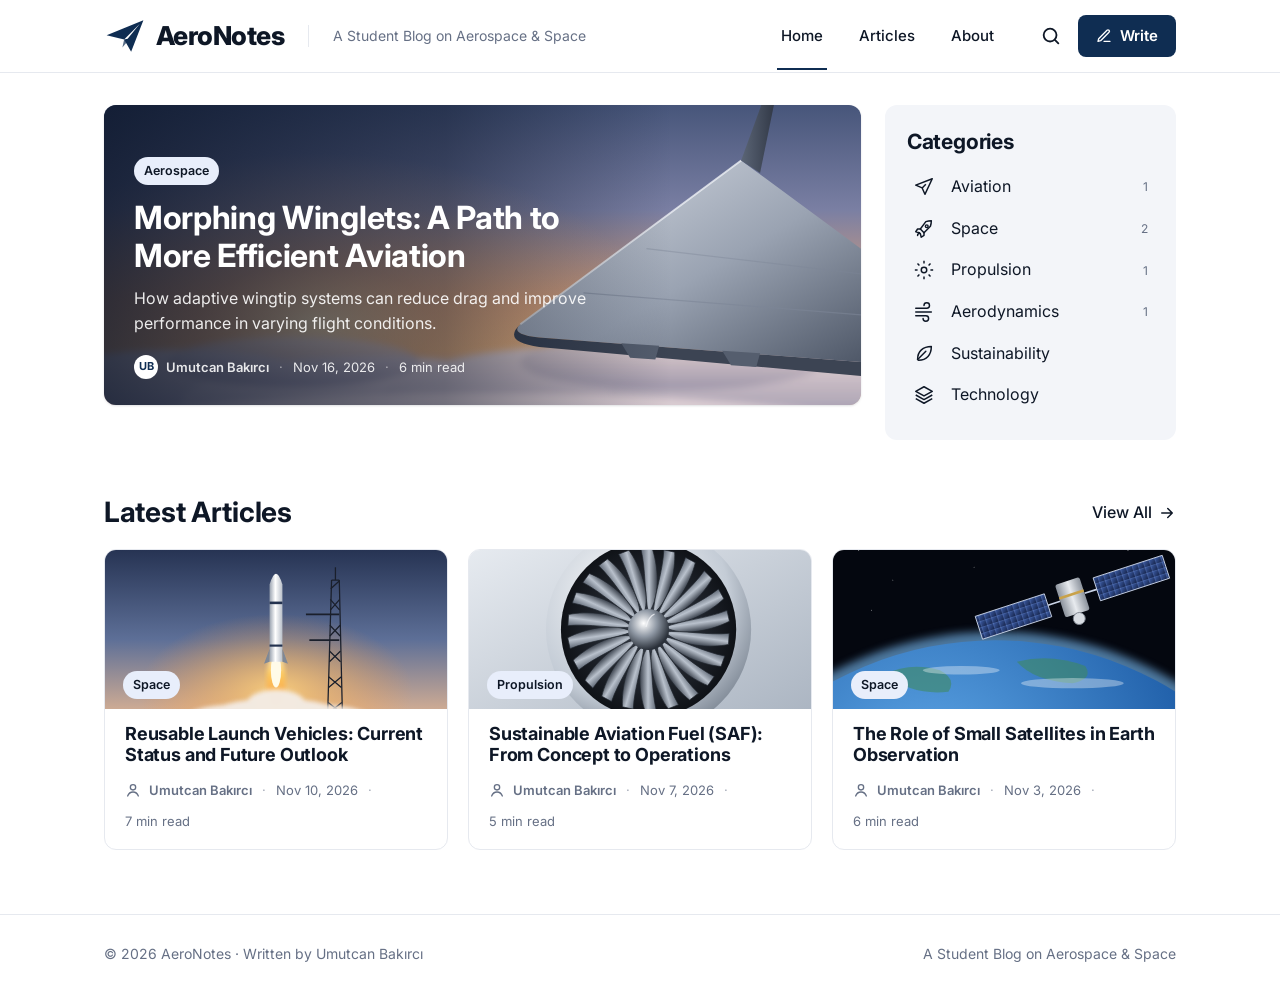
==== index.html @ c38a78da "AeroNotes: aerospace & space blog Co-Authored-By: Claude Opus 5.5 <noreply@anthropic.com>" ====
<!doctype html>
<html lang="en">
<head>
  <meta charset="utf-8">
  <meta name="viewport" content="width=device-width, initial-scale=1">
  <title>AeroNotes · A Student Blog on Aerospace & Space</title>
  <meta name="description" content="AeroNotes — a student blog on aerospace and space by Umutcan Bakırcı.">
  <meta name="author" content="Umutcan Bakırcı">
  <link rel="icon" href="assets/favicon.svg" type="image/svg+xml">
  <link rel="preconnect" href="https://fonts.googleapis.com">
  <link rel="preconnect" href="https://fonts.gstatic.com" crossorigin>
  <link href="https://fonts.googleapis.com/css2?family=Inter:wght@400;500;600;700;800&display=swap" rel="stylesheet">
  <link rel="stylesheet" href="css/style.css">
</head>
<body data-page="home">
<header class="site-header" id="site-header"></header>
<main class="container">
  <section class="hero-grid">
    <div id="hero"></div>
    <aside class="panel">
      <h3>Categories</h3>
      <ul class="cat-list" id="categories"></ul>
    </aside>
  </section>
  <section>
    <div class="section-head">
      <h2>Latest Articles</h2>
      <a class="link-arrow" href="articles.html">View All <svg viewBox="0 0 24 24" fill="none" stroke="currentColor" stroke-width="2" stroke-linecap="round" stroke-linejoin="round"><path d="M5 12h14M13 6l6 6-6 6"/></svg></a>
    </div>
    <div class="cards" id="latest"></div>
  </section>
</main>
<footer class="site-footer" id="site-footer"></footer>
<script src="js/posts.js"></script>
<script src="js/main.js"></script>
</body>
</html>
---- css/style.css ----
:root {
  --navy: #0f2d52;
  --navy-600: #173e6e;
  --ink: #0e1726;
  --text: #2a3445;
  --muted: #667085;
  --line: #e6e9ef;
  --bg: #ffffff;
  --soft: #f3f5f9;
  --chip: #e8eefb;
  --radius: 12px;
  --shadow: 0 1px 2px rgba(16, 24, 40, .06), 0 1px 3px rgba(16, 24, 40, .08);
  --shadow-lg: 0 12px 28px rgba(16, 24, 40, .12);
  --max: 1120px;
}

* { box-sizing: border-box; }
html { scroll-behavior: smooth; }
body {
  margin: 0;
  font-family: "Inter", system-ui, -apple-system, "Segoe UI", Roboto, sans-serif;
  color: var(--text);
  background: var(--bg);
  line-height: 1.6;
  -webkit-font-smoothing: antialiased;
}
img { max-width: 100%; display: block; }
a { color: inherit; text-decoration: none; }
h1, h2, h3, h4 { color: var(--ink); line-height: 1.2; margin: 0; letter-spacing: -0.01em; }
.container { max-width: var(--max); margin: 0 auto; padding: 0 24px; }

/* ---------- Header ---------- */
.site-header {
  position: sticky; top: 0; z-index: 50;
  background: rgba(255,255,255,.92);
  backdrop-filter: saturate(180%) blur(10px);
  border-bottom: 1px solid var(--line);
}
.nav { display: flex; align-items: center; gap: 24px; height: 72px; }
.brand { display: flex; align-items: center; gap: 10px; font-weight: 800; font-size: 26px; color: var(--ink); letter-spacing: -0.02em; }
.brand svg { width: 42px; height: 42px; color: var(--navy); }
.tagline { color: var(--muted); font-size: 14px; padding-left: 24px; border-left: 1px solid var(--line); white-space: nowrap; }
.nav-links { margin-left: auto; display: flex; align-items: center; gap: 8px; }
.nav-links a {
  padding: 8px 14px; font-weight: 500; color: var(--ink); font-size: 15px; position: relative;
}
.nav-links a.active::after {
  content: ""; position: absolute; left: 10px; right: 10px; bottom: -14px; height: 2px; background: var(--navy);
}
.icon-btn {
  background: none; border: 0; padding: 8px; cursor: pointer; color: var(--ink); border-radius: 8px; display: grid; place-items: center;
}
.icon-btn:hover { background: var(--soft); }
.icon-btn svg { width: 22px; height: 22px; }
.btn {
  display: inline-flex; align-items: center; gap: 8px; border: 0; cursor: pointer;
  background: var(--navy); color: #fff; font: inherit; font-weight: 600; font-size: 15px;
  padding: 9px 18px; border-radius: 8px; transition: background .15s;
}
.btn:hover { background: var(--navy-600); }
.btn svg { width: 16px; height: 16px; }
.btn.ghost { background: var(--soft); color: var(--ink); }
.btn.ghost:hover { background: var(--line); }
.menu-toggle { display: none; }

/* ---------- Hero ---------- */
.hero-grid { display: grid; grid-template-columns: 2.6fr 1fr; gap: 24px; margin: 32px 0 56px; }
.hero {
  position: relative; border-radius: var(--radius); overflow: hidden; min-height: 300px;
  display: flex; align-items: flex-end; color: #fff; box-shadow: var(--shadow);
}
.hero img { position: absolute; inset: 0; width: 100%; height: 100%; object-fit: cover; transition: transform .6s; }
.hero:hover img { transform: scale(1.03); }
.hero::before {
  content: ""; position: absolute; inset: 0; z-index: 1;
  background: linear-gradient(90deg, rgba(8,18,38,.82) 0%, rgba(8,18,38,.5) 45%, rgba(8,18,38,0) 75%);
}
.hero-body { position: relative; z-index: 2; padding: 32px 30px 26px; max-width: 520px; }
.hero h1 { color: #fff; font-size: clamp(26px, 3.2vw, 32px); font-weight: 700; margin: 14px 0 10px; }
.hero p { margin: 0 0 18px; color: rgba(255,255,255,.9); font-size: 16px; }
.hero .meta { color: rgba(255,255,255,.88); }
.hero .avatar { background: #fff; color: var(--navy); }

.chip {
  display: inline-block; background: var(--chip); color: var(--ink); font-size: 12.5px; font-weight: 600;
  padding: 4px 10px; border-radius: 999px;
}
.meta { display: flex; align-items: center; flex-wrap: wrap; gap: 10px; font-size: 13px; color: var(--muted); }
.meta .author { font-weight: 600; color: inherit; display: flex; align-items: center; gap: 8px; }
.meta .dot { opacity: .6; }
.avatar { width: 24px; height: 24px; border-radius: 50%; display: grid; place-items: center; font-size: 11px; font-weight: 700; background: var(--soft); color: var(--navy); }

/* ---------- Categories ---------- */
.panel { background: var(--soft); border-radius: var(--radius); padding: 24px 22px; }
.panel h3 { font-size: 21px; margin-bottom: 12px; }
.cat-list { list-style: none; padding: 0; margin: 0; }
.cat-list a {
  display: flex; align-items: center; gap: 16px; padding: 8px 6px; border-radius: 8px; font-size: 16px; color: var(--ink);
}
.cat-list a:hover { background: #e6eaf2; }
.cat-list svg { width: 22px; height: 22px; flex: none; }
.cat-list .count { margin-left: auto; font-size: 12px; color: var(--muted); }

/* ---------- Sections ---------- */
.section-head { display: flex; align-items: center; justify-content: space-between; margin-bottom: 20px; gap: 16px; }
.section-head h2 { font-size: 28px; font-weight: 700; }
.link-arrow { display: inline-flex; align-items: center; gap: 6px; font-weight: 500; color: var(--ink); }
.link-arrow svg { width: 18px; height: 18px; transition: transform .2s; }
.link-arrow:hover svg { transform: translateX(3px); }

/* ---------- Cards ---------- */
.cards { display: grid; grid-template-columns: repeat(3, 1fr); gap: 20px; margin-bottom: 64px; }
.card {
  border: 1px solid var(--line); border-radius: var(--radius); overflow: hidden; background: #fff;
  display: flex; flex-direction: column; transition: box-shadow .2s, transform .2s;
}
.card:hover { box-shadow: var(--shadow-lg); transform: translateY(-2px); }
.card-media { position: relative; aspect-ratio: 16 / 7.4; overflow: hidden; }
.card-media img { width: 100%; height: 100%; object-fit: cover; }
.card-media .chip { position: absolute; left: 18px; bottom: 10px; }
.card-body { padding: 14px 20px 18px; display: flex; flex-direction: column; gap: 14px; flex: 1; }
.card h3 { font-size: 18px; font-weight: 700; }
.card .excerpt { margin: -6px 0 0; font-size: 14px; color: var(--muted); }
.card .meta { margin-top: auto; }

/* ---------- Articles page ---------- */
.page-head { padding: 48px 0 24px; }
.page-head h1 { font-size: 40px; font-weight: 800; }
.page-head p { color: var(--muted); margin: 8px 0 0; font-size: 17px; }
.filters { display: flex; flex-wrap: wrap; gap: 8px; margin-bottom: 28px; }
.filter {
  border: 1px solid var(--line); background: #fff; border-radius: 999px; padding: 6px 14px; font: inherit; font-size: 14px; cursor: pointer; color: var(--ink);
}
.filter.active { background: var(--navy); color: #fff; border-color: var(--navy); }
.empty { padding: 48px; text-align: center; color: var(--muted); border: 1px dashed var(--line); border-radius: var(--radius); grid-column: 1 / -1; }

/* ---------- Post ---------- */
.post-hero { position: relative; height: 380px; overflow: hidden; }
.post-hero img { width: 100%; height: 100%; object-fit: cover; }
.post-hero::after { content: ""; position: absolute; inset: 0; background: linear-gradient(0deg, rgba(8,18,38,.55), rgba(8,18,38,0) 60%); }
.post-head { max-width: 760px; margin: -110px auto 0; position: relative; z-index: 2; background: #fff; border-radius: var(--radius); padding: 32px 36px 24px; box-shadow: var(--shadow-lg); }
.post-head h1 { font-size: clamp(28px, 4vw, 40px); font-weight: 800; margin: 14px 0 12px; }
.post-head .lead { font-size: 18px; color: var(--muted); margin: 0 0 18px; }
.prose { max-width: 760px; margin: 0 auto; padding: 32px 36px 72px; font-size: 17.5px; line-height: 1.8; color: #1f2937; }
.prose h2 { font-size: 26px; margin: 40px 0 12px; }
.prose h3 { font-size: 20px; margin: 28px 0 10px; }
.prose p { margin: 0 0 20px; }
.prose ul, .prose ol { padding-left: 22px; margin: 0 0 20px; }
.prose li { margin-bottom: 6px; }
.prose a { color: var(--navy-600); text-decoration: underline; text-underline-offset: 3px; }
.prose blockquote { margin: 24px 0; padding: 4px 20px; border-left: 3px solid var(--navy); color: var(--muted); font-style: italic; }
.prose code { background: var(--soft); padding: 2px 6px; border-radius: 4px; font-size: .9em; }
.prose img { border-radius: var(--radius); margin: 24px 0; }
.post-nav { max-width: 760px; margin: 0 auto 64px; padding: 0 36px; display: flex; justify-content: space-between; gap: 16px; }

/* ---------- About ---------- */
.about { display: grid; grid-template-columns: 280px 1fr; gap: 48px; padding: 56px 0 80px; align-items: start; }
.about-card { background: var(--soft); border-radius: var(--radius); padding: 28px; text-align: center; }
.about-avatar { width: 120px; height: 120px; border-radius: 50%; margin: 0 auto 16px; background: var(--navy); color: #fff; display: grid; place-items: center; font-size: 40px; font-weight: 800; }
.about-card h2 { font-size: 22px; }
.about-card p { color: var(--muted); margin: 6px 0 0; font-size: 14px; }
.about-links { display: flex; justify-content: center; gap: 8px; margin-top: 16px; }
.about .prose { padding: 0; margin: 0; }
.stats { display: grid; grid-template-columns: repeat(3, 1fr); gap: 12px; margin: 28px 0; }
.stat { border: 1px solid var(--line); border-radius: var(--radius); padding: 16px; }
.stat b { display: block; font-size: 26px; color: var(--navy); }
.stat span { font-size: 13px; color: var(--muted); }

/* ---------- Write ---------- */
.write { display: grid; grid-template-columns: 1fr 1fr; gap: 28px; padding-bottom: 72px; }
.field { display: flex; flex-direction: column; gap: 6px; margin-bottom: 16px; }
.field label { font-weight: 600; font-size: 14px; color: var(--ink); }
.field input, .field select, .field textarea {
  font: inherit; font-size: 15px; padding: 10px 12px; border: 1px solid var(--line); border-radius: 8px; background: #fff; color: var(--ink);
}
.field textarea { min-height: 300px; resize: vertical; font-family: ui-monospace, Consolas, monospace; font-size: 14px; }
.field input:focus, .field select:focus, .field textarea:focus { outline: 2px solid #c7d5ef; border-color: var(--navy-600); }
.row { display: grid; grid-template-columns: 1fr 1fr; gap: 12px; }
.preview { border: 1px solid var(--line); border-radius: var(--radius); overflow: hidden; }
.preview .prose { padding: 24px; font-size: 16px; }
.preview-title { padding: 24px 24px 0; }
.preview-title h1 { font-size: 28px; margin: 10px 0; }
.output { margin-top: 16px; }
.output pre { background: #0e1726; color: #d6e2f5; padding: 16px; border-radius: 8px; overflow: auto; max-height: 260px; font-size: 12.5px; }
.hint { font-size: 13px; color: var(--muted); }

/* ---------- Search ---------- */
.search-overlay { position: fixed; inset: 0; background: rgba(14,23,38,.45); display: none; z-index: 100; padding: 10vh 16px; }
.search-overlay.open { display: block; }
.search-box { max-width: 620px; margin: 0 auto; background: #fff; border-radius: var(--radius); box-shadow: var(--shadow-lg); overflow: hidden; }
.search-box input { width: 100%; border: 0; padding: 18px 20px; font: inherit; font-size: 18px; outline: none; border-bottom: 1px solid var(--line); }
.search-results { max-height: 50vh; overflow: auto; }
.search-results a { display: block; padding: 12px 20px; border-bottom: 1px solid var(--line); }
.search-results a:hover, .search-results a:focus { background: var(--soft); outline: none; }
.search-results b { display: block; color: var(--ink); }
.search-results span { font-size: 13px; color: var(--muted); }
.search-results .none { padding: 16px 20px; color: var(--muted); }

/* ---------- Footer ---------- */
.site-footer { border-top: 1px solid var(--line); padding: 28px 0; color: var(--muted); font-size: 14px; }
.site-footer .container { display: flex; justify-content: space-between; flex-wrap: wrap; gap: 12px; }

/* ---------- Responsive ---------- */
@media (max-width: 960px) {
  .tagline { display: none; }
  .hero-grid { grid-template-columns: 1fr; }
  .cards { grid-template-columns: repeat(2, 1fr); }
  .write { grid-template-columns: 1fr; }
}
@media (max-width: 720px) {
  .container { padding: 0 16px; }
  .nav { height: 64px; gap: 8px; }
  .brand { font-size: 22px; }
  .brand svg { width: 34px; height: 34px; }
  .menu-toggle { display: grid; }
  .nav-links {
    display: none; position: absolute; top: 64px; left: 0; right: 0; background: #fff; flex-direction: column; align-items: stretch;
    padding: 8px 16px 16px; border-bottom: 1px solid var(--line); gap: 2px;
  }
  .nav-links.open { display: flex; }
  .nav-links a.active::after { display: none; }
  .nav-links a.active { background: var(--soft); border-radius: 8px; }
  .nav-tools { margin-left: auto; display: flex; gap: 4px; align-items: center; }
  .btn .label { display: none; }
  .btn { padding: 9px 12px; }
  .cards { grid-template-columns: 1fr; }
  .hero { min-height: 380px; }
  .hero-body { padding: 24px 20px; }
  .post-head { margin: -60px 16px 0; padding: 24px 20px; }
  .prose { padding: 24px 16px 56px; font-size: 17px; }
  .post-nav { padding: 0 16px; }
  .about { grid-template-columns: 1fr; gap: 28px; }
  .row { grid-template-columns: 1fr; }
  .page-head h1 { font-size: 32px; }
}
@media (min-width: 721px) { .nav-tools { display: flex; gap: 8px; align-items: center; } }
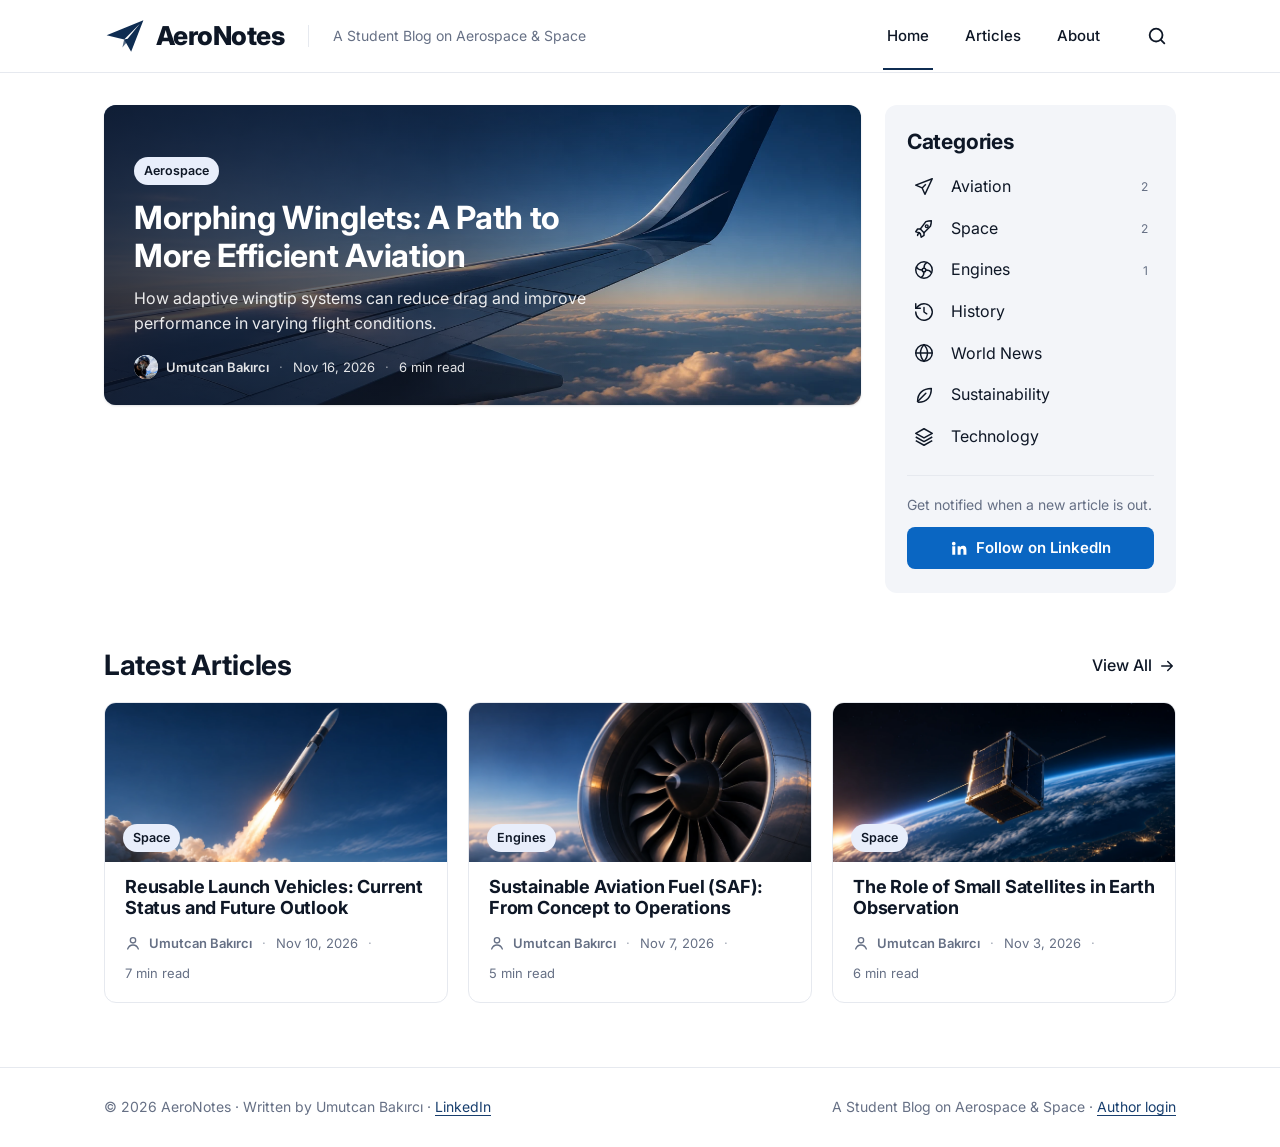
==== commit 8c3cffe7: "Add Follow on LinkedIn button (sidebar, article end, footer) Co-Authored-By: Claude Opus 5.5 <norepl" ====
--- a/index.html
+++ b/index.html
@@ -20,6 +20,7 @@
     <aside class="panel">
       <h3>Categories</h3>
       <ul class="cat-list" id="categories"></ul>
+      <div id="follow"></div>
     </aside>
   </section>
   <section>
--- a/css/style.css
+++ b/css/style.css
@@ -234,3 +234,137 @@
   .page-head h1 { font-size: 32px; }
 }
 @media (min-width: 721px) { .nav-tools { display: flex; gap: 8px; align-items: center; } }
+
+/* ---------- Author login / publish ---------- */
+.login-card { max-width: 440px; margin: 64px auto 96px; padding: 32px; border: 1px solid var(--line); border-radius: var(--radius); box-shadow: var(--shadow); }
+.login-card h1 { font-size: 28px; margin-bottom: 6px; }
+.login-card details { margin-top: 16px; }
+.login-card ol { padding-left: 20px; line-height: 1.7; }
+.login-card a, .hint a, .site-footer a { color: var(--navy-600); text-decoration: underline; text-underline-offset: 3px; }
+.hint.error { color: #b42318; }
+.hint.ok { color: #067647; }
+.publish-bar { display: flex; align-items: center; gap: 14px; flex-wrap: wrap; margin: 4px 0 8px; }
+.publish-bar .btn { padding: 11px 28px; }
+.btn:disabled { opacity: .6; cursor: wait; }
+details summary { cursor: pointer; }
+.field input[type=file] { padding: 8px; }
+.btn.wide { width: 100%; justify-content: center; }
+.login-card details ol { margin: 8px 0 0; }
+.field details { margin-top: 4px; }
+
+/* ---------- Simple editor ---------- */
+.editor { max-width: 760px; padding-top: 24px; padding-bottom: 80px; }
+.ed-bar { position: sticky; top: 72px; z-index: 5; background: #fff; display: flex; align-items: center; justify-content: space-between; gap: 12px; padding: 12px 0; border-bottom: 1px solid var(--line); }
+.ed-actions { display: flex; gap: 8px; }
+.ed-msg:empty { display: none; }
+.ed-msg { margin: 12px 0 0; padding: 10px 14px; border-radius: 8px; background: var(--soft); }
+.ed-title { width: 100%; border: 0; outline: none; font: inherit; font-size: clamp(30px, 5vw, 42px); font-weight: 800; color: var(--ink); padding: 24px 0 8px; letter-spacing: -0.02em; }
+.ed-title::placeholder { color: #c4cad4; }
+.ed-label { font-size: 13px; font-weight: 600; color: var(--muted); margin: 18px 0 8px; text-transform: uppercase; letter-spacing: .04em; }
+.ed-chips { display: flex; flex-wrap: wrap; gap: 8px; }
+.ed-chips label { cursor: pointer; }
+.ed-chips input, .ed-covers input { position: absolute; opacity: 0; pointer-events: none; }
+.ed-chips span { display: inline-block; padding: 7px 14px; border-radius: 999px; border: 1px solid var(--line); font-size: 14px; color: var(--ink); background: #fff; transition: all .15s; }
+.ed-chips input:checked + span { background: var(--navy); border-color: var(--navy); color: #fff; }
+.ed-chips input:focus-visible + span, .ed-covers input:focus-visible + .thumb { outline: 2px solid #8fb0e6; outline-offset: 2px; }
+.ed-covers { display: grid; grid-template-columns: repeat(6, 1fr); gap: 10px; }
+.ed-covers label { cursor: pointer; position: relative; }
+.ed-covers .thumb { display: block; aspect-ratio: 4 / 3; border-radius: 10px; overflow: hidden; border: 2px solid transparent; background: var(--soft); }
+.ed-covers .thumb img { width: 100%; height: 100%; object-fit: cover; }
+.ed-covers input:checked + .thumb { border-color: var(--navy); box-shadow: 0 0 0 2px #c7d5ef; }
+.ed-covers .upload { display: grid; place-items: center; text-align: center; font-size: 12px; color: var(--muted); border: 2px dashed var(--line); }
+.ed-covers .upload b { display: block; font-size: 22px; color: var(--ink); font-weight: 400; }
+.ed-toolbar { display: flex; flex-wrap: wrap; gap: 4px; margin: 26px 0 0; padding: 6px; border: 1px solid var(--line); border-bottom: 0; border-radius: 10px 10px 0 0; background: var(--soft); }
+.ed-toolbar button { border: 0; background: none; font: inherit; font-size: 14px; padding: 6px 10px; border-radius: 6px; cursor: pointer; color: var(--ink); }
+.ed-toolbar button:hover { background: #e2e7f0; }
+.ed-body { display: block; width: 100%; min-height: 420px; resize: vertical; border: 1px solid var(--line); border-radius: 0 0 10px 10px; padding: 18px; font: inherit; font-size: 17px; line-height: 1.75; color: var(--ink); outline: none; }
+.ed-body:focus { border-color: var(--navy-600); }
+.ed-more { margin-top: 20px; }
+.ed-more summary { color: var(--muted); font-size: 14px; margin-bottom: 12px; }
+#previewPane .prose { padding: 8px 0 0; }
+#previewPane .pv-cover { border-radius: var(--radius); overflow: hidden; aspect-ratio: 16 / 7; margin: 24px 0; }
+#previewPane .pv-cover img { width: 100%; height: 100%; object-fit: cover; }
+#previewPane h1 { font-size: clamp(28px, 4vw, 40px); margin: 12px 0; }
+@media (max-width: 720px) {
+  .ed-bar { top: 64px; }
+  .ed-bar #saveState { display: none; }
+  .ed-actions { width: 100%; }
+  .ed-actions .btn { flex: 1; justify-content: center; }
+  .ed-covers { grid-template-columns: repeat(3, 1fr); }
+}
+
+/* ---------- Comments ---------- */
+.comments { max-width: 760px; margin: 0 auto 80px; padding: 32px 36px 0; border-top: 1px solid var(--line); }
+.comments h2 { font-size: 24px; margin-bottom: 16px; }
+.comments h2 .count { color: var(--muted); font-weight: 500; font-size: 18px; }
+.c-list { display: flex; flex-direction: column; gap: 12px; margin-bottom: 28px; }
+.c-item { border: 1px solid var(--line); border-radius: var(--radius); padding: 14px 16px; background: #fff; }
+.c-item p { margin: 8px 0 0; white-space: normal; overflow-wrap: anywhere; }
+.c-head { display: flex; align-items: center; gap: 10px; flex-wrap: wrap; }
+.c-head b { color: var(--ink); }
+.c-form { background: var(--soft); border-radius: var(--radius); padding: 22px; }
+.c-form h3 { font-size: 18px; margin-bottom: 14px; }
+.c-form textarea { min-height: 120px; font-family: inherit; font-size: 16px; }
+.hp { position: absolute; left: -9999px; width: 1px; height: 1px; opacity: 0; }
+.c-item.pending { border-color: #f5c56b; background: #fffaf0; }
+.c-actions { display: flex; gap: 8px; margin-top: 12px; flex-wrap: wrap; }
+.c-actions .btn { padding: 7px 14px; font-size: 14px; }
+.btn.danger { background: #fff; color: #b42318; border: 1px solid #f3c5c0; }
+.btn.danger:hover { background: #fef3f2; }
+.c-post { font-size: 13px; color: var(--muted); }
+.c-post a { color: var(--navy-600); text-decoration: underline; }
+.badge { display: inline-block; min-width: 20px; padding: 0 6px; border-radius: 999px; background: #d92d20; color: #fff; font-size: 12px; text-align: center; }
+@media (max-width: 720px) { .comments { padding: 28px 16px 0; } }
+.m-post { display: grid; grid-template-columns: 120px 1fr; gap: 16px; align-items: start; }
+.m-post img { width: 120px; aspect-ratio: 4 / 3; object-fit: cover; border-radius: 8px; }
+@media (max-width: 520px) { .m-post { grid-template-columns: 80px 1fr; } .m-post img { width: 80px; } }
+
+/* ---------- Media in posts ---------- */
+.prose figure { margin: 28px 0; }
+.prose figure img { margin: 0; width: 100%; }
+.prose figcaption { text-align: center; font-size: 14px; color: var(--muted); margin-top: 8px; }
+.video { position: relative; aspect-ratio: 16 / 9; margin: 28px 0; border-radius: var(--radius); overflow: hidden; background: #000; }
+.video iframe { position: absolute; inset: 0; width: 100%; height: 100%; border: 0; }
+.video-file { width: 100%; margin: 28px 0; border-radius: var(--radius); background: #000; }
+.tb-sep { width: 1px; background: var(--line); margin: 4px 6px; }
+.ed-pop { position: relative; margin-top: 8px; padding: 16px; border: 1px solid var(--line); border-radius: 10px; background: #fff; box-shadow: var(--shadow-lg); display: flex; flex-direction: column; gap: 10px; }
+.ed-pop[hidden] { display: none; }
+.row-inline { display: flex; gap: 8px; }
+.row-inline input { flex: 1; font: inherit; padding: 9px 12px; border: 1px solid var(--line); border-radius: 8px; min-width: 0; }
+.ed-pop-x { position: absolute; top: 8px; right: 8px; border: 0; background: none; cursor: pointer; font-size: 16px; color: var(--muted); }
+.ed-fonts span { font-size: 15px; }
+
+/* ---------- Share ---------- */
+.share { max-width: 760px; margin: -40px auto 40px; padding: 0 36px; display: flex; align-items: center; gap: 8px; flex-wrap: wrap; }
+.share b { margin-right: 4px; color: var(--ink); font-size: 15px; }
+.share a, .share button { display: inline-flex; align-items: center; gap: 6px; border: 1px solid var(--line); background: #fff; color: var(--ink); font: inherit; font-size: 14px; padding: 7px 12px; border-radius: 999px; cursor: pointer; }
+.share a:hover, .share button:hover { background: var(--soft); }
+.share svg { width: 16px; height: 16px; }
+.share .copied { background: #ecfdf3; border-color: #abefc6; color: #067647; }
+@media (max-width: 720px) { .share { padding: 0 16px; margin-top: -28px; } }
+
+/* ---------- Visual editor ---------- */
+#editor.ed-body { min-height: 420px; max-width: none; margin: 0; padding: 18px 20px; overflow-wrap: anywhere; cursor: text; }
+#editor:empty::before { content: attr(data-placeholder); color: #b5bcc8; pointer-events: none; }
+#editor:focus { outline: none; border-color: var(--navy-600); }
+#editor .media-block { margin: 20px 0; position: relative; user-select: none; }
+#editor .media-block::after { content: ""; position: absolute; inset: 0; border-radius: var(--radius); }
+#editor .media-block:hover::after { outline: 2px solid #c7d5ef; }
+#editor .media-block figure, #editor .media-block .video, #editor .media-block video { margin: 0; }
+#editor p { margin: 0 0 14px; }
+.ed-toolbar button.on { background: #dbe4f3; color: var(--navy); }
+.prose u { text-underline-offset: 3px; }
+img.avatar.photo { object-fit: cover; object-position: 40% 25%; padding: 0; }
+img.about-avatar.photo { object-fit: cover; object-position: 40% 25%; display: block; }
+.hero img.avatar.photo { position: static; inset: auto; width: 24px; height: 24px; transform: none; }
+.tb-select { font: inherit; font-size: 14px; border: 1px solid var(--line); background: #fff; border-radius: 6px; padding: 5px 6px; color: var(--ink); cursor: pointer; }
+.tb-font { max-width: 170px; }
+.tb-size { width: 72px; text-align: center; }
+
+/* Follow on LinkedIn */
+.follow-box { margin-top: 18px; padding-top: 18px; border-top: 1px solid var(--line); }
+.follow-box p { color: var(--muted); font-size: 14px; margin: 0 0 10px; }
+.btn-li { background: #0a66c2; width: 100%; justify-content: center; }
+.btn-li:hover { background: #004182; }
+.btn-li svg { width: 18px; height: 18px; }
+.share + .follow-box { max-width: 420px; }
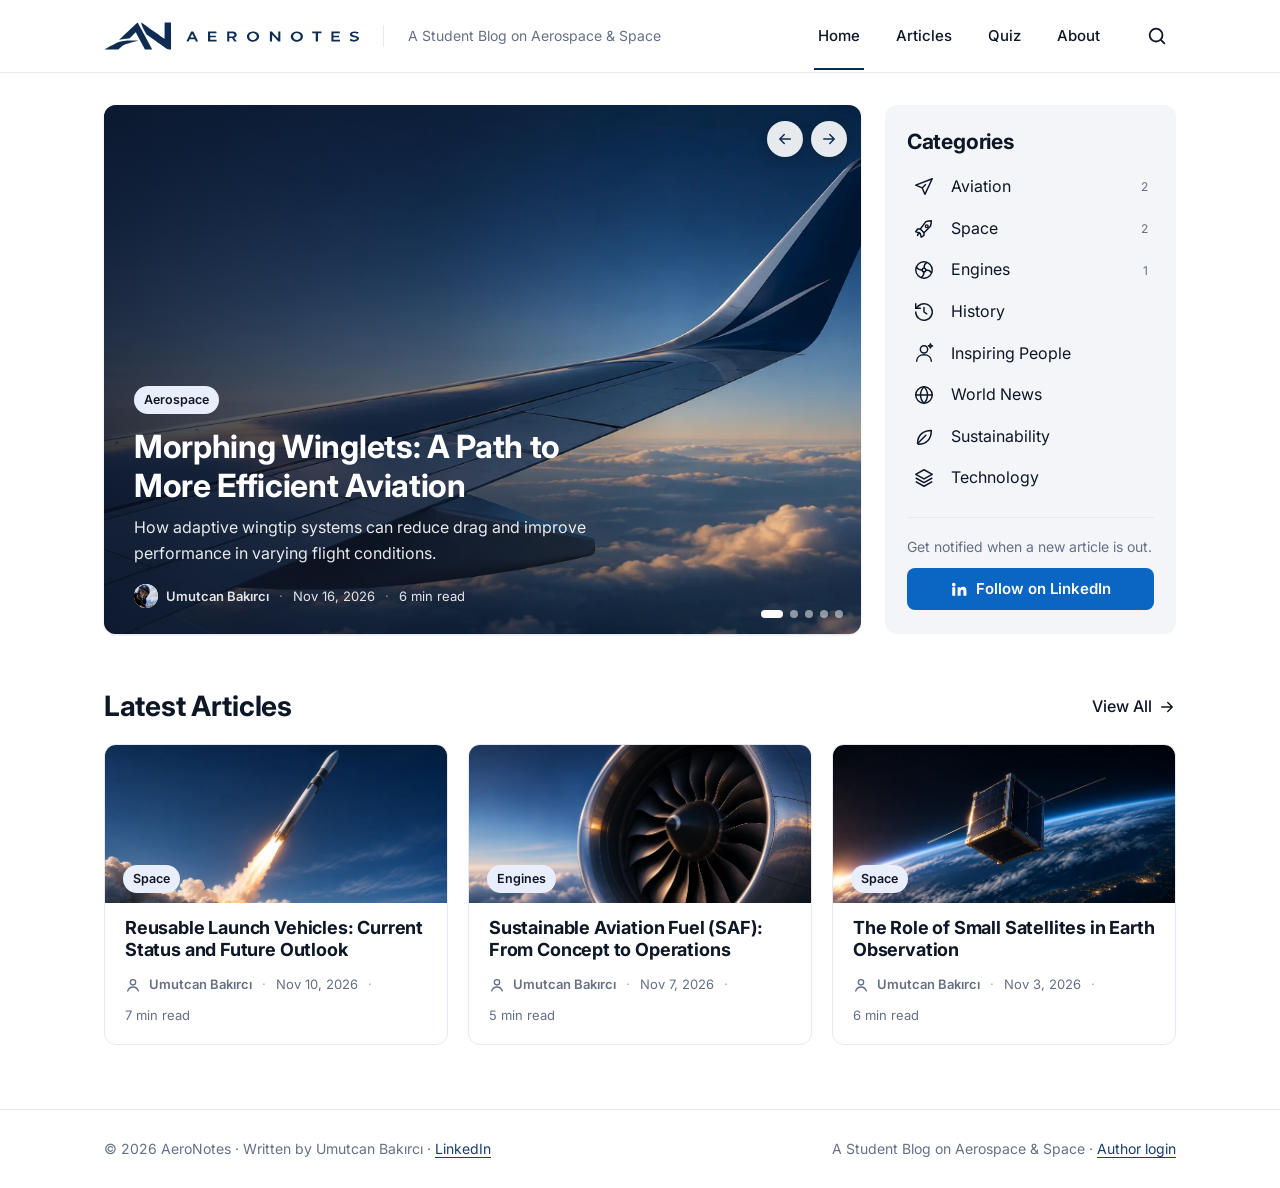
==== commit 31265a20: "Swipeable featured slider and Coming Up publishing calendar - Home hero is now a swipe/arrow carouse" ====
--- a/index.html
+++ b/index.html
@@ -23,6 +23,10 @@
       <div id="follow"></div>
     </aside>
   </section>
+  <section id="upcomingWrap" hidden>
+    <div class="section-head"><h2>Coming Up</h2><span class="hint">Planned articles</span></div>
+    <div class="upcoming" id="upcoming"></div>
+  </section>
   <section>
     <div class="section-head">
       <h2>Latest Articles</h2>
--- a/css/style.css
+++ b/css/style.css
@@ -37,8 +37,9 @@
   border-bottom: 1px solid var(--line);
 }
 .nav { display: flex; align-items: center; gap: 24px; height: 72px; }
-.brand { display: flex; align-items: center; gap: 10px; font-weight: 800; font-size: 26px; color: var(--ink); letter-spacing: -0.02em; }
-.brand svg { width: 42px; height: 42px; color: var(--navy); }
+.brand { display: flex; align-items: center; gap: 14px; font-weight: 800; font-size: 26px; color: var(--ink); letter-spacing: -0.02em; }
+.brand svg { height: 28px; width: auto; color: var(--navy); flex: none; }
+.brand .brand-word { height: 11px; }
 .tagline { color: var(--muted); font-size: 14px; padding-left: 24px; border-left: 1px solid var(--line); white-space: nowrap; }
 .nav-links { margin-left: auto; display: flex; align-items: center; gap: 8px; }
 .nav-links a {
@@ -211,7 +212,9 @@
   .container { padding: 0 16px; }
   .nav { height: 64px; gap: 8px; }
   .brand { font-size: 22px; }
-  .brand svg { width: 34px; height: 34px; }
+  .brand { gap: 9px; }
+  .brand svg { height: 20px; width: auto; }
+  .brand .brand-word { height: 7px; }
   .menu-toggle { display: grid; }
   .nav-links {
     display: none; position: absolute; top: 64px; left: 0; right: 0; background: #fff; flex-direction: column; align-items: stretch;
@@ -368,3 +371,72 @@
 .btn-li:hover { background: #004182; }
 .btn-li svg { width: 18px; height: 18px; }
 .share + .follow-box { max-width: 420px; }
+
+/* Security tab */
+.c-item.sec p { margin: 6px 0; }
+.tf-steps { margin: 14px 0 10px; padding-left: 20px; line-height: 1.9; }
+.tf-steps svg { display: block; margin: 8px 0; max-width: 200px; height: auto; }
+.tf-secret { font-size: 15px; letter-spacing: .04em; word-break: break-all; }
+#tfCode { max-width: 200px; letter-spacing: .2em; }
+
+@media (max-width: 380px) {
+  .brand svg { height: 18px; }
+  .brand .brand-word { height: 6px; }
+}
+
+/* Quiz */
+.quiz-wrap { max-width: 760px; }
+.quiz-card { background: #fff; border: 1px solid var(--line); border-radius: var(--radius); padding: 26px 24px; margin-bottom: 48px; box-shadow: 0 10px 30px rgba(15, 45, 82, .06); }
+.qz-intro { text-align: center; }
+.qz-intro p { max-width: 520px; margin: 10px auto; }
+.qz-big { font-size: 56px; font-weight: 800; color: var(--navy); line-height: 1.1; }
+.qz-start { margin-top: 14px; padding: 14px 34px; }
+.qz-top { display: flex; align-items: center; gap: 12px; flex-wrap: wrap; justify-content: space-between; }
+.qz-bar { height: 6px; background: var(--soft); border-radius: 99px; margin: 14px 0 18px; overflow: hidden; }
+.qz-bar span { display: block; height: 100%; background: var(--navy); transition: width .3s; }
+.qz-q { font-size: 22px; line-height: 1.35; margin: 0 0 18px; }
+.qz-opts { display: grid; gap: 10px; }
+.qz-opt { display: flex; align-items: center; gap: 12px; text-align: left; width: 100%; padding: 14px 16px; border: 1.5px solid var(--line); border-radius: 12px; background: #fff; font: inherit; font-size: 16px; color: var(--ink); cursor: pointer; transition: border-color .15s, background .15s; }
+.qz-opt b { flex: none; width: 28px; height: 28px; border-radius: 50%; display: grid; place-items: center; background: var(--soft); color: var(--navy); font-size: 13px; }
+.qz-opt:hover:not(:disabled) { border-color: var(--navy); }
+.qz-opt:disabled { cursor: default; }
+.qz-opt.right { border-color: #1f8a4c; background: #eaf7ef; }
+.qz-opt.right b { background: #1f8a4c; color: #fff; }
+.qz-opt.wrong { border-color: #c0392b; background: #fdecea; }
+.qz-opt.wrong b { background: #c0392b; color: #fff; }
+.qz-why { margin: 18px 0 14px; padding: 12px 14px; border-radius: 10px; background: var(--soft); line-height: 1.55; }
+.qz-why.ok b { color: #1f8a4c; } .qz-why.no b { color: #c0392b; }
+.qz-actions { display: flex; flex-wrap: wrap; gap: 10px; justify-content: center; margin-top: 16px; }
+
+/* Hero slider */
+.hero-slider { position: relative; height: 100%; }
+.hero-track { display: flex; height: 100%; overflow-x: auto; scroll-snap-type: x mandatory; scroll-behavior: smooth; border-radius: var(--radius); scrollbar-width: none; overscroll-behavior-x: contain; }
+.hero-track::-webkit-scrollbar { display: none; }
+.hero-track > .hero { flex: 0 0 100%; scroll-snap-align: start; scroll-snap-stop: always; box-shadow: none; border-radius: 0; }
+.hero-slider { box-shadow: var(--shadow); border-radius: var(--radius); }
+.hero-nav { position: absolute; top: 50%; transform: translateY(-50%); z-index: 3; width: 40px; height: 40px; border-radius: 50%; border: 0; background: rgba(255,255,255,.9); color: var(--navy); display: grid; place-items: center; cursor: pointer; box-shadow: 0 4px 14px rgba(0,0,0,.2); }
+.hero-nav svg { width: 18px; height: 18px; }
+.hero-nav.prev { left: 12px; } .hero-nav.next { right: 12px; }
+.hero-dots { position: absolute; z-index: 3; right: 18px; bottom: 16px; display: flex; gap: 7px; }
+.hero-dots button { width: 8px; height: 8px; padding: 0; border: 0; border-radius: 99px; background: rgba(255,255,255,.5); cursor: pointer; transition: width .2s, background .2s; }
+.hero-dots button.on { width: 22px; background: #fff; }
+@media (hover: none) { .hero-nav { display: none; } }
+
+/* Coming up */
+.upcoming { display: flex; gap: 14px; overflow-x: auto; padding-bottom: 6px; margin-bottom: 48px; scroll-snap-type: x proximity; }
+.up-item { flex: 0 0 280px; display: flex; gap: 14px; align-items: flex-start; padding: 16px; border: 1px solid var(--line); border-radius: var(--radius); background: #fff; scroll-snap-align: start; }
+.up-item.today { border-color: var(--navy); box-shadow: 0 0 0 2px rgba(15,45,82,.12); }
+.up-date { flex: none; width: 58px; text-align: center; border-radius: 12px; background: var(--navy); color: #fff; padding: 8px 0 6px; line-height: 1.1; }
+.up-date b { display: block; font-size: 24px; }
+.up-date span { display: block; font-size: 12px; text-transform: uppercase; letter-spacing: .08em; }
+.up-date small { display: block; font-size: 11px; opacity: .8; margin-top: 2px; }
+.up-body { min-width: 0; }
+.up-body .chip { font-size: 11px; padding: 3px 9px; }
+.up-body b { display: block; margin: 6px 0 4px; line-height: 1.35; }
+.up-body p { margin: 0; color: var(--muted); font-size: 14px; }
+.c-item.past { opacity: .55; }
+.sch-form { display: grid; gap: 10px; margin-top: 10px; }
+.hero-grid > * { min-width: 0; }
+#hero { min-width: 0; }
+.hero-nav { top: 16px; transform: none; width: 36px; height: 36px; }
+.hero-nav.prev { left: auto; right: 58px; } .hero-nav.next { right: 14px; }
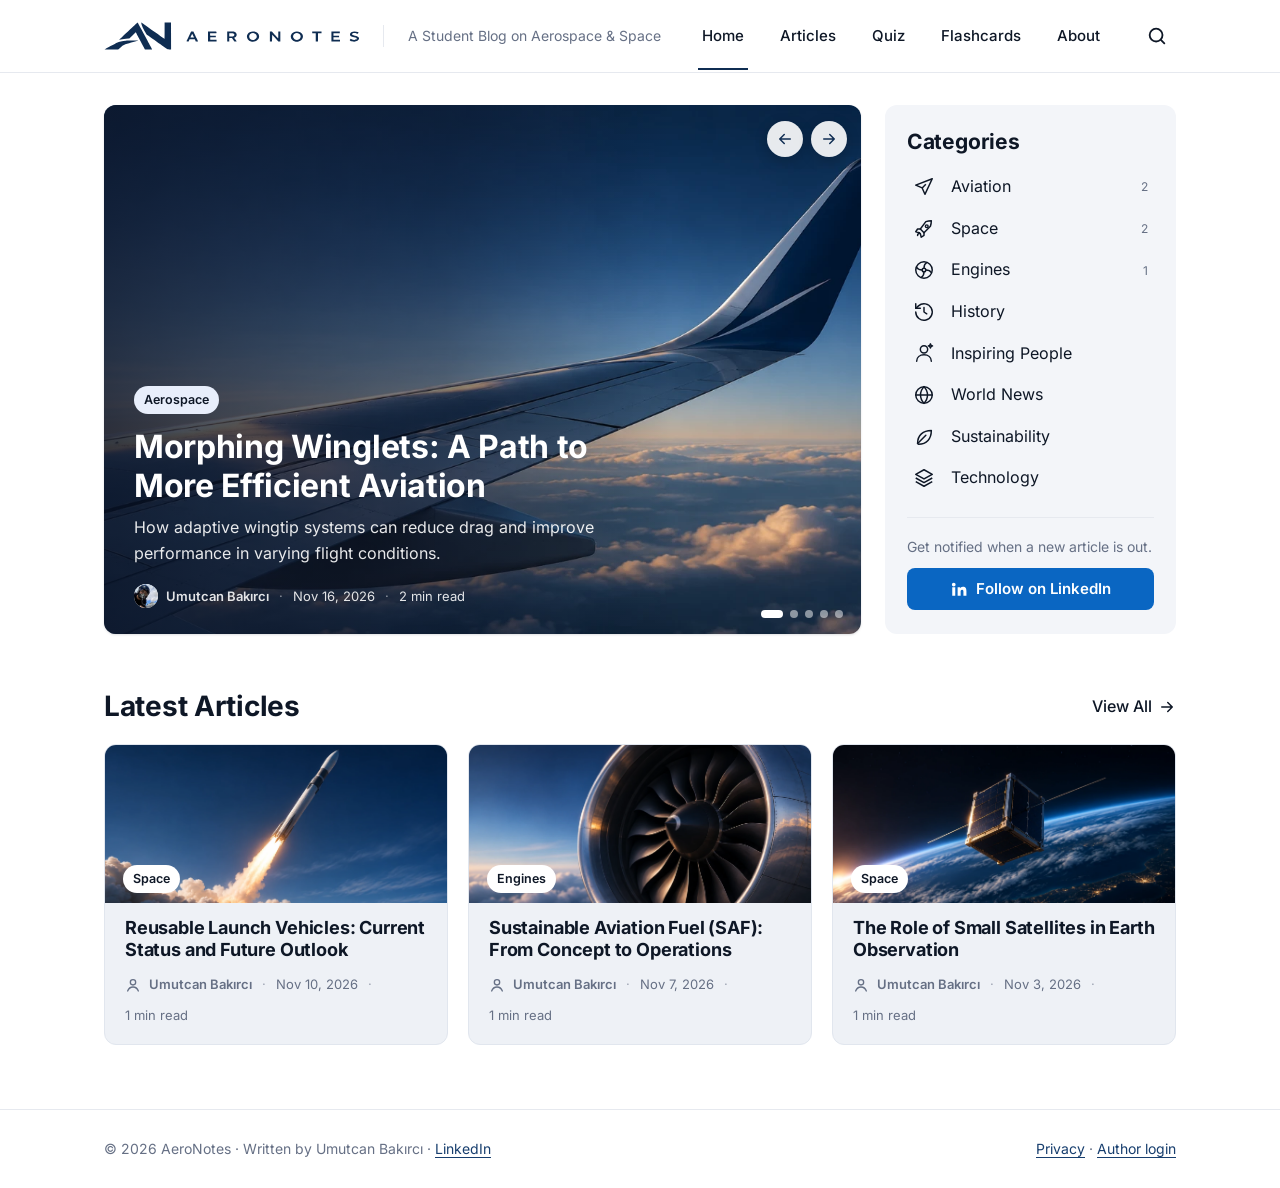
==== commit bc39b489: "Pre-launch fixes: 404 page, privacy page, self-hosted font, icons, hardening - Real 404 page (unknow" ====
--- a/index.html
+++ b/index.html
@@ -4,12 +4,11 @@
   <meta charset="utf-8">
   <meta name="viewport" content="width=device-width, initial-scale=1">
   <title>AeroNotes · A Student Blog on Aerospace & Space</title>
-  <meta name="description" content="AeroNotes — a student blog on aerospace and space by Umutcan Bakırcı.">
+  <meta name="description" content="AeroNotes: a student blog on aerospace and space by Umutcan Bakırcı.">
   <meta name="author" content="Umutcan Bakırcı">
   <link rel="icon" href="assets/favicon.svg" type="image/svg+xml">
-  <link rel="preconnect" href="https://fonts.googleapis.com">
-  <link rel="preconnect" href="https://fonts.gstatic.com" crossorigin>
-  <link href="https://fonts.googleapis.com/css2?family=Inter:wght@400;500;600;700;800&display=swap" rel="stylesheet">
+  <link rel="apple-touch-icon" href="assets/apple-touch-icon.png">
+  <link rel="preload" href="assets/fonts/inter-latin-400-normal.woff2" as="font" type="font/woff2" crossorigin>
   <link rel="stylesheet" href="css/style.css">
 </head>
 <body data-page="home">
--- a/css/style.css
+++ b/css/style.css
@@ -1,3 +1,15 @@
+/* Inter, self-hosted (no requests to Google) */
+@font-face { font-family: "Inter"; font-style: normal; font-weight: 400; font-display: swap; src: url("../assets/fonts/inter-latin-ext-400-normal.woff2") format("woff2"); unicode-range: U+0100-02BA, U+02BD-02C5, U+02C7-02CC, U+02CE-02D7, U+02DD-02FF, U+0304, U+0308, U+0329, U+1D00-1DBF, U+1E00-1E9F, U+1EF2-1EFF, U+2020, U+20A0-20AB, U+20AD-20C0, U+2113, U+2C60-2C7F, U+A720-A7FF; }
+@font-face { font-family: "Inter"; font-style: normal; font-weight: 400; font-display: swap; src: url("../assets/fonts/inter-latin-400-normal.woff2") format("woff2"); unicode-range: U+0000-00FF, U+0131, U+0152-0153, U+02BB-02BC, U+02C6, U+02DA, U+02DC, U+0304, U+0308, U+0329, U+2000-206F, U+20AC, U+2122, U+2191, U+2193, U+2212, U+2215, U+FEFF, U+FFFD; }
+@font-face { font-family: "Inter"; font-style: normal; font-weight: 500; font-display: swap; src: url("../assets/fonts/inter-latin-ext-500-normal.woff2") format("woff2"); unicode-range: U+0100-02BA, U+02BD-02C5, U+02C7-02CC, U+02CE-02D7, U+02DD-02FF, U+0304, U+0308, U+0329, U+1D00-1DBF, U+1E00-1E9F, U+1EF2-1EFF, U+2020, U+20A0-20AB, U+20AD-20C0, U+2113, U+2C60-2C7F, U+A720-A7FF; }
+@font-face { font-family: "Inter"; font-style: normal; font-weight: 500; font-display: swap; src: url("../assets/fonts/inter-latin-500-normal.woff2") format("woff2"); unicode-range: U+0000-00FF, U+0131, U+0152-0153, U+02BB-02BC, U+02C6, U+02DA, U+02DC, U+0304, U+0308, U+0329, U+2000-206F, U+20AC, U+2122, U+2191, U+2193, U+2212, U+2215, U+FEFF, U+FFFD; }
+@font-face { font-family: "Inter"; font-style: normal; font-weight: 600; font-display: swap; src: url("../assets/fonts/inter-latin-ext-600-normal.woff2") format("woff2"); unicode-range: U+0100-02BA, U+02BD-02C5, U+02C7-02CC, U+02CE-02D7, U+02DD-02FF, U+0304, U+0308, U+0329, U+1D00-1DBF, U+1E00-1E9F, U+1EF2-1EFF, U+2020, U+20A0-20AB, U+20AD-20C0, U+2113, U+2C60-2C7F, U+A720-A7FF; }
+@font-face { font-family: "Inter"; font-style: normal; font-weight: 600; font-display: swap; src: url("../assets/fonts/inter-latin-600-normal.woff2") format("woff2"); unicode-range: U+0000-00FF, U+0131, U+0152-0153, U+02BB-02BC, U+02C6, U+02DA, U+02DC, U+0304, U+0308, U+0329, U+2000-206F, U+20AC, U+2122, U+2191, U+2193, U+2212, U+2215, U+FEFF, U+FFFD; }
+@font-face { font-family: "Inter"; font-style: normal; font-weight: 700; font-display: swap; src: url("../assets/fonts/inter-latin-ext-700-normal.woff2") format("woff2"); unicode-range: U+0100-02BA, U+02BD-02C5, U+02C7-02CC, U+02CE-02D7, U+02DD-02FF, U+0304, U+0308, U+0329, U+1D00-1DBF, U+1E00-1E9F, U+1EF2-1EFF, U+2020, U+20A0-20AB, U+20AD-20C0, U+2113, U+2C60-2C7F, U+A720-A7FF; }
+@font-face { font-family: "Inter"; font-style: normal; font-weight: 700; font-display: swap; src: url("../assets/fonts/inter-latin-700-normal.woff2") format("woff2"); unicode-range: U+0000-00FF, U+0131, U+0152-0153, U+02BB-02BC, U+02C6, U+02DA, U+02DC, U+0304, U+0308, U+0329, U+2000-206F, U+20AC, U+2122, U+2191, U+2193, U+2212, U+2215, U+FEFF, U+FFFD; }
+@font-face { font-family: "Inter"; font-style: normal; font-weight: 800; font-display: swap; src: url("../assets/fonts/inter-latin-ext-800-normal.woff2") format("woff2"); unicode-range: U+0100-02BA, U+02BD-02C5, U+02C7-02CC, U+02CE-02D7, U+02DD-02FF, U+0304, U+0308, U+0329, U+1D00-1DBF, U+1E00-1E9F, U+1EF2-1EFF, U+2020, U+20A0-20AB, U+20AD-20C0, U+2113, U+2C60-2C7F, U+A720-A7FF; }
+@font-face { font-family: "Inter"; font-style: normal; font-weight: 800; font-display: swap; src: url("../assets/fonts/inter-latin-800-normal.woff2") format("woff2"); unicode-range: U+0000-00FF, U+0131, U+0152-0153, U+02BB-02BC, U+02C6, U+02DA, U+02DC, U+0304, U+0308, U+0329, U+2000-206F, U+20AC, U+2122, U+2191, U+2193, U+2212, U+2215, U+FEFF, U+FFFD; }
+
 :root {
   --navy: #0f2d52;
   --navy-600: #173e6e;
@@ -440,3 +452,67 @@
 #hero { min-width: 0; }
 .hero-nav { top: 16px; transform: none; width: 36px; height: 36px; }
 .hero-nav.prev { left: auto; right: 58px; } .hero-nav.next { right: 14px; }
+
+/* Coming up: navy cards, optional photo blended in */
+.up-item { position: relative; overflow: hidden; background: linear-gradient(135deg, #0f2d52 0%, #0a1f3d 100%); border: 0; color: #fff; box-shadow: var(--shadow); }
+.up-item .up-bg { position: absolute; inset: 0; width: 100%; height: 100%; object-fit: cover; opacity: .28; mix-blend-mode: luminosity; pointer-events: none; }
+.up-item::after { content: ""; position: absolute; inset: 0; background: linear-gradient(90deg, rgba(10,31,61,.85) 0%, rgba(10,31,61,.35) 100%); pointer-events: none; }
+.up-item > .up-date, .up-item > .up-body { position: relative; z-index: 1; }
+.up-item .up-date { background: rgba(255,255,255,.14); border: 1px solid rgba(255,255,255,.25); backdrop-filter: blur(4px); }
+.up-item .up-body b { color: #fff; }
+.up-item .up-body p { color: rgba(255,255,255,.8); }
+.up-item .up-body .chip { background: rgba(255,255,255,.16); color: #fff; }
+.up-item.today { box-shadow: 0 0 0 2px #fff, var(--shadow); }
+.up-item .up-bg { opacity: .7; mix-blend-mode: normal; filter: saturate(.85); }
+.up-item::after { background: linear-gradient(90deg, rgba(10,31,61,.82) 0%, rgba(10,31,61,.55) 55%, rgba(10,31,61,.2) 100%); }
+.up-item .up-body b, .up-item .up-body p { text-shadow: 0 1px 6px rgba(0,0,0,.45); }
+/* Article cards: soft grey body instead of white */
+.card { background: #eef1f6; border-color: #e1e6ee; }
+.card:hover { background: #e9edf4; }
+.card .chip { background: #fff; }
+
+/* Flashcards */
+.fc-wrap { max-width: 760px; padding-bottom: 56px; }
+.fc-wrap .filters { margin-bottom: 18px; }
+.fc-stage { perspective: 1400px; }
+.fc-card { position: relative; height: 340px; transform-style: preserve-3d; transition: transform .55s cubic-bezier(.2,.7,.2,1); cursor: pointer; touch-action: manipulation; user-select: none; -webkit-user-select: none; outline: none; }
+.fc-card.flipped { transform: rotateY(180deg); }
+.fc-face { position: absolute; inset: 0; backface-visibility: hidden; -webkit-backface-visibility: hidden; border-radius: var(--radius); padding: 28px 26px; display: flex; flex-direction: column; justify-content: center; align-items: center; text-align: center; gap: 14px; box-shadow: var(--shadow); }
+.fc-front { background: linear-gradient(135deg, #0f2d52 0%, #0a1f3d 100%); color: #fff; }
+.fc-front .chip { background: rgba(255,255,255,.16); color: #fff; }
+.fc-front h2 { color: #fff; font-size: clamp(30px, 7vw, 42px); margin: 0; line-height: 1.15; }
+.fc-back { background: #eef1f6; transform: rotateY(180deg); }
+.fc-back h3 { margin: 0; font-size: 20px; color: var(--navy); }
+.fc-back p { margin: 0; font-size: 18px; line-height: 1.55; color: var(--ink); max-width: 520px; }
+.fc-hint { position: absolute; bottom: 16px; font-size: 13px; opacity: .65; }
+.fc-card:focus-visible .fc-face { box-shadow: 0 0 0 3px rgba(15,45,82,.35), var(--shadow); }
+.fc-controls { display: flex; align-items: center; justify-content: center; gap: 22px; margin-top: 18px; }
+.fc-controls .icon-btn { width: 46px; height: 46px; border-radius: 50%; background: var(--soft); }
+.fc-actions { display: flex; justify-content: center; gap: 10px; margin-top: 12px; }
+
+/* About buttons stacked */
+.about-links { flex-direction: column; align-items: stretch; gap: 10px; }
+.about-links .btn { justify-content: center; width: 100%; }
+.about-links .btn-li { order: -1; }
+.about-avatar.photo, img[data-zoom], article .prose img { cursor: zoom-in; }
+
+/* Image zoom */
+.zoom { position: fixed; inset: 0; z-index: 1000; background: rgba(5, 14, 30, .88); display: grid; place-items: center; padding: 24px; opacity: 0; transition: opacity .2s; cursor: zoom-out; }
+.zoom.on { opacity: 1; }
+.zoom img { max-width: min(92vw, 900px); max-height: 86vh; border-radius: 14px; box-shadow: 0 20px 60px rgba(0,0,0,.5); transform: scale(.94); transition: transform .2s; }
+.zoom.on img { transform: none; }
+.zoom-x { position: absolute; top: 16px; right: 16px; width: 44px; height: 44px; border-radius: 50%; border: 0; background: rgba(255,255,255,.15); color: #fff; font-size: 20px; cursor: pointer; }
+
+/* Profile tab */
+.prof-row { display: flex; align-items: center; gap: 18px; margin: 14px 0; flex-wrap: wrap; }
+.prof-prev { width: 110px; height: 110px; border-radius: 50%; object-fit: cover; box-shadow: var(--shadow); }
+.prof-pick { cursor: pointer; }
+
+/* 404 + simple text pages */
+.prose-page { max-width: 760px; padding-top: 40px; padding-bottom: 64px; }
+.nf { text-align: center; padding: 60px 0 40px; }
+.nf-code { font-size: 96px; font-weight: 800; color: var(--navy); line-height: 1; letter-spacing: -.02em; }
+.nf h1 { margin: 12px 0 8px; }
+.nf p { color: var(--muted); max-width: 440px; margin: 0 auto 22px; }
+.nf-actions { display: flex; gap: 10px; justify-content: center; flex-wrap: wrap; }
+.hint.small { font-size: 13px; margin-top: 8px; }
